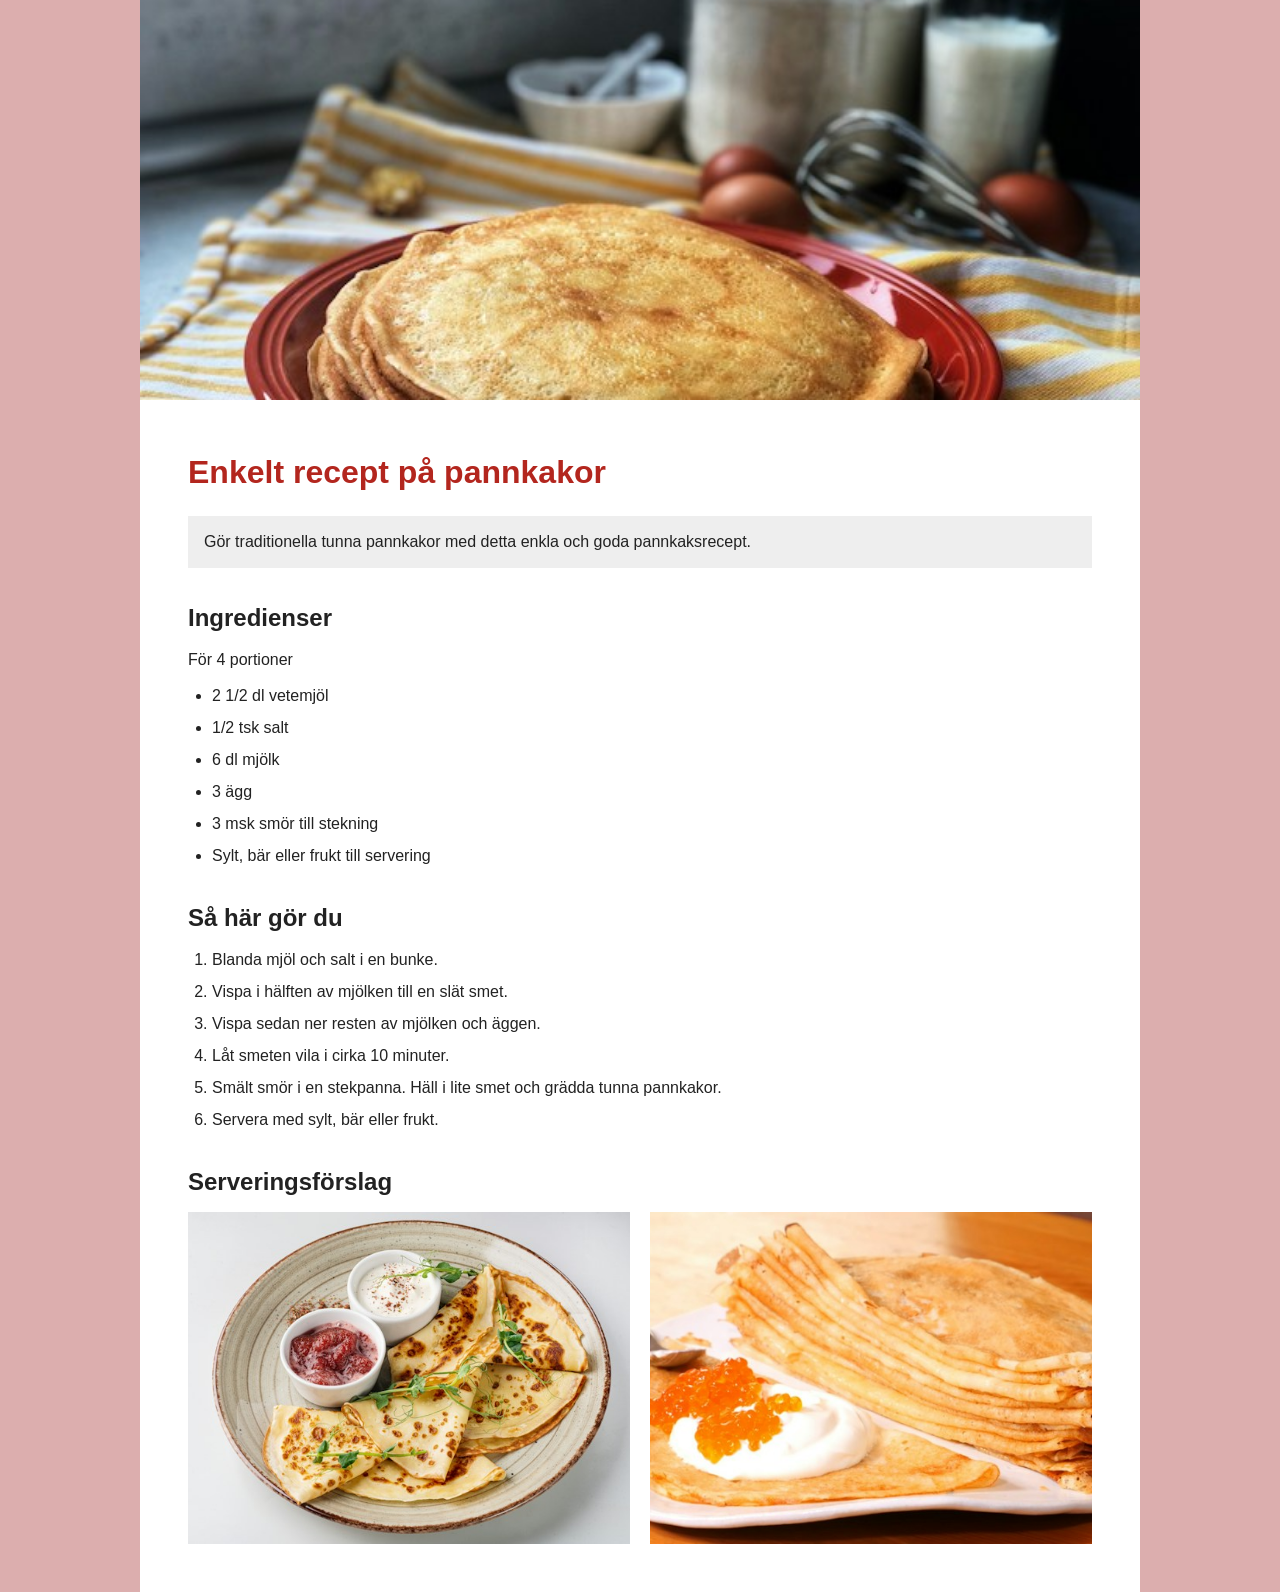
==== index.html @ 926363b7 "Initial commit - Pannkakor website" ====
<!DOCTYPE html>
<html lang="sv">
<head>
  <meta charset="UTF-8">
  <meta name="viewport" content="width=device-width, initial-scale=1.0">
  <title>Enkelt recept på pannkakor</title>
  <link rel="stylesheet" href="style.css">
</head>

<body>
  <main class="page">

    <!-- Header med responsiv hero-bild -->
    <header>

      <!-- picture väljer bild beroende på skärmbredd.
           source används för mobil och img är standardbilden. -->
      <picture>
        <source
          media="(max-width: 600px)"
          srcset="images/hero-liten-pannkakor.jpg"
        >
        <img
          class="hero-image"
          src="images/hero-pannkakor.jpg"
          alt="En hög med gyllene pannkakor på en röd tallrik"
        >
      </picture>

    </header>

    <!-- Allt textinnehåll ligger i samma container -->
    <div class="content">

      <!-- Rubrik och introduktion -->
      <h1>Enkelt recept på pannkakor</h1>

      <p class="intro">
        Gör traditionella tunna pannkakor med detta enkla
        och goda pannkaksrecept.
      </p>

      <!-- Ingredienser -->
      <section>
        <h2>Ingredienser</h2>
        <p>För 4 portioner</p>

        <ul>
          <li>2 1/2 dl vetemjöl</li>
          <li>1/2 tsk salt</li>
          <li>6 dl mjölk</li>
          <li>3 ägg</li>
          <li>3 msk smör till stekning</li>
          <li>Sylt, bär eller frukt till servering</li>
        </ul>
      </section>

      <!-- Tillagning -->
      <section>
        <h2>Så här gör du</h2>

        <ol>
          <li>Blanda mjöl och salt i en bunke.</li>
          <li>Vispa i hälften av mjölken till en slät smet.</li>
          <li>Vispa sedan ner resten av mjölken och äggen.</li>
          <li>Låt smeten vila i cirka 10 minuter.</li>
          <li>
            Smält smör i en stekpanna. Häll i lite smet
            och grädda tunna pannkakor.
          </li>
          <li>Servera med sylt, bär eller frukt.</li>
        </ol>
      </section>

      <!-- Serveringsförslag -->
      <section>
        <h2>Serveringsförslag</h2>

        <div class="image-gallery">
          <img
            src="images/upplagg-pannkakor1.jpg"
            alt="Vikta pannkakor på en tallrik med två skålar sås och färska örter"
            loading="lazy"
          >
          <img
            src="images/upplagg-pannkakor2.jpg"
            alt="Tunna pannkakor staplade på ett fat, serverade med gräddfil och rom"
            loading="lazy"
          >
        </div>
      </section>

    </div>
  </main>
</body>
</html>
---- style.css ----
/* ========================================
   CSS-variabler
   ======================================== */

/* Gemensamma färger, typsnitt, textstorlekar
   och avstånd etc samlas här för att enkelt
   kunna ändras på ett och samma ställe.

   Clamp() används för att anpassa storlekar efter
   skärmbredden inom ett angivet min- och maxvärde. */

:root {
  /* Färger */
  --background: #dcaeae;
  --text-color: #222;
  --heading-color: #b3261e;
  --intro-background: #eeeeee;
  --white: #fff;

  /* Typsnitt */
  --font-family: Arial, Helvetica, sans-serif;

  /* Textstorlekar */
  --font-size-base: 1rem;
  --font-size-h1: clamp(1.5rem, 2.5vw, 2rem);
  --font-size-h2: clamp(1.25rem, 2vw, 1.5rem);

  /* Radavstånd */
  --line-height: 1.5;

  /* Mellanrum */
  --space-xs: 0.5rem;
  --space-sm: 0.75rem;
  --space-md: 1rem;
  --space-lg: 1.25rem;
  --space-xl: 1.5rem;
  --space-2xl: 2rem;

  /* Layout */
  --page-max-width: 62.5rem;
  --content-padding: clamp(1.5rem, 4vw, 3rem);
  --gallery-gap: 1.25rem;
}


/* ========================================
   Grundinställningar
   ======================================== */

* {
  box-sizing: border-box;
}

html {
  font-size: 100%;
}

body {
  margin: 0;
  background-color: var(--background);
  color: var(--text-color);
  font-family: var(--font-family);
  font-size: var(--font-size-base);
  line-height: var(--line-height);
}


/* ========================================
   Sidans layout
   ======================================== */

.page {
  width: 100%;
  max-width: var(--page-max-width); /* Max-width begränsar sidan */
  margin-inline: auto; /* Auto centrerar sidan horisontellt när utrymme finns. */
  background-color: var(--white);
}


/* ========================================
   Hero-bild
   ======================================== */

.hero-image {
  display: block; /* Tar bort det lilla mellanrummet under bilden. */
  width: 100%;
  height: 25rem;
  object-fit: cover; /* Beskär bild vid behov utan att förvränga den. */
}


/* ========================================
   Innehåll
   ======================================== */

.content {
  padding: var(--content-padding);
}


/* ========================================
   Rubriker
   ======================================== */

h1 {
  margin: 0 0 var(--space-lg);
  color: var(--heading-color);
  font-size: var(--font-size-h1);
}

h2 {
  margin: var(--space-2xl) 0 var(--space-sm);
  font-size: var(--font-size-h2);
}


/* ========================================
   Text och intro
   ======================================== */

p {
  margin: 0 0 var(--space-sm);
}

.intro {
  padding: 0.875rem var(--space-md);
  background-color: var(--intro-background);
}


/* ========================================
   Listor
   ======================================== */

ul,
ol {
  margin: var(--space-sm) 0 var(--space-xl);
  padding-left: var(--space-xl); /* Ger plats åt punkter och siffror. */
}

li {
  margin-bottom: var(--space-xs);
}


/* ========================================
   Bildgalleri med CSS Grid
   ======================================== */

.image-gallery {
  display: grid;
  grid-template-columns: 1fr 1fr; /* Skapar två lika stora kolumner. */
  gap: var(--gallery-gap);
}

.image-gallery img {
  display: block;
  width: 100%;
  aspect-ratio: 4 / 3; /* Ger samma proportioner på båda bilderna. */
  object-fit: cover;
}


/* ========================================
   Mobil layout
   ======================================== */

/* Reglerna gäller när viewporten är 37.5rem bred eller mindre. */
@media (max-width: 37.5rem) {

  :root {
    --gallery-gap: 1rem;
  }

  /* Hero-bilden får lägre höjd på mobil. */
  .hero-image {
    height: 16.25rem;
  }

  /* Mindre padding för att ge mer plats för text på mindre skärmar. */
  .content {
    padding: var(--space-xl) var(--space-md) 2.5rem;
  }

  /* Bildgalleriet ändras från två kolumner till en. */
  .image-gallery {
    grid-template-columns: 1fr;
  }
}
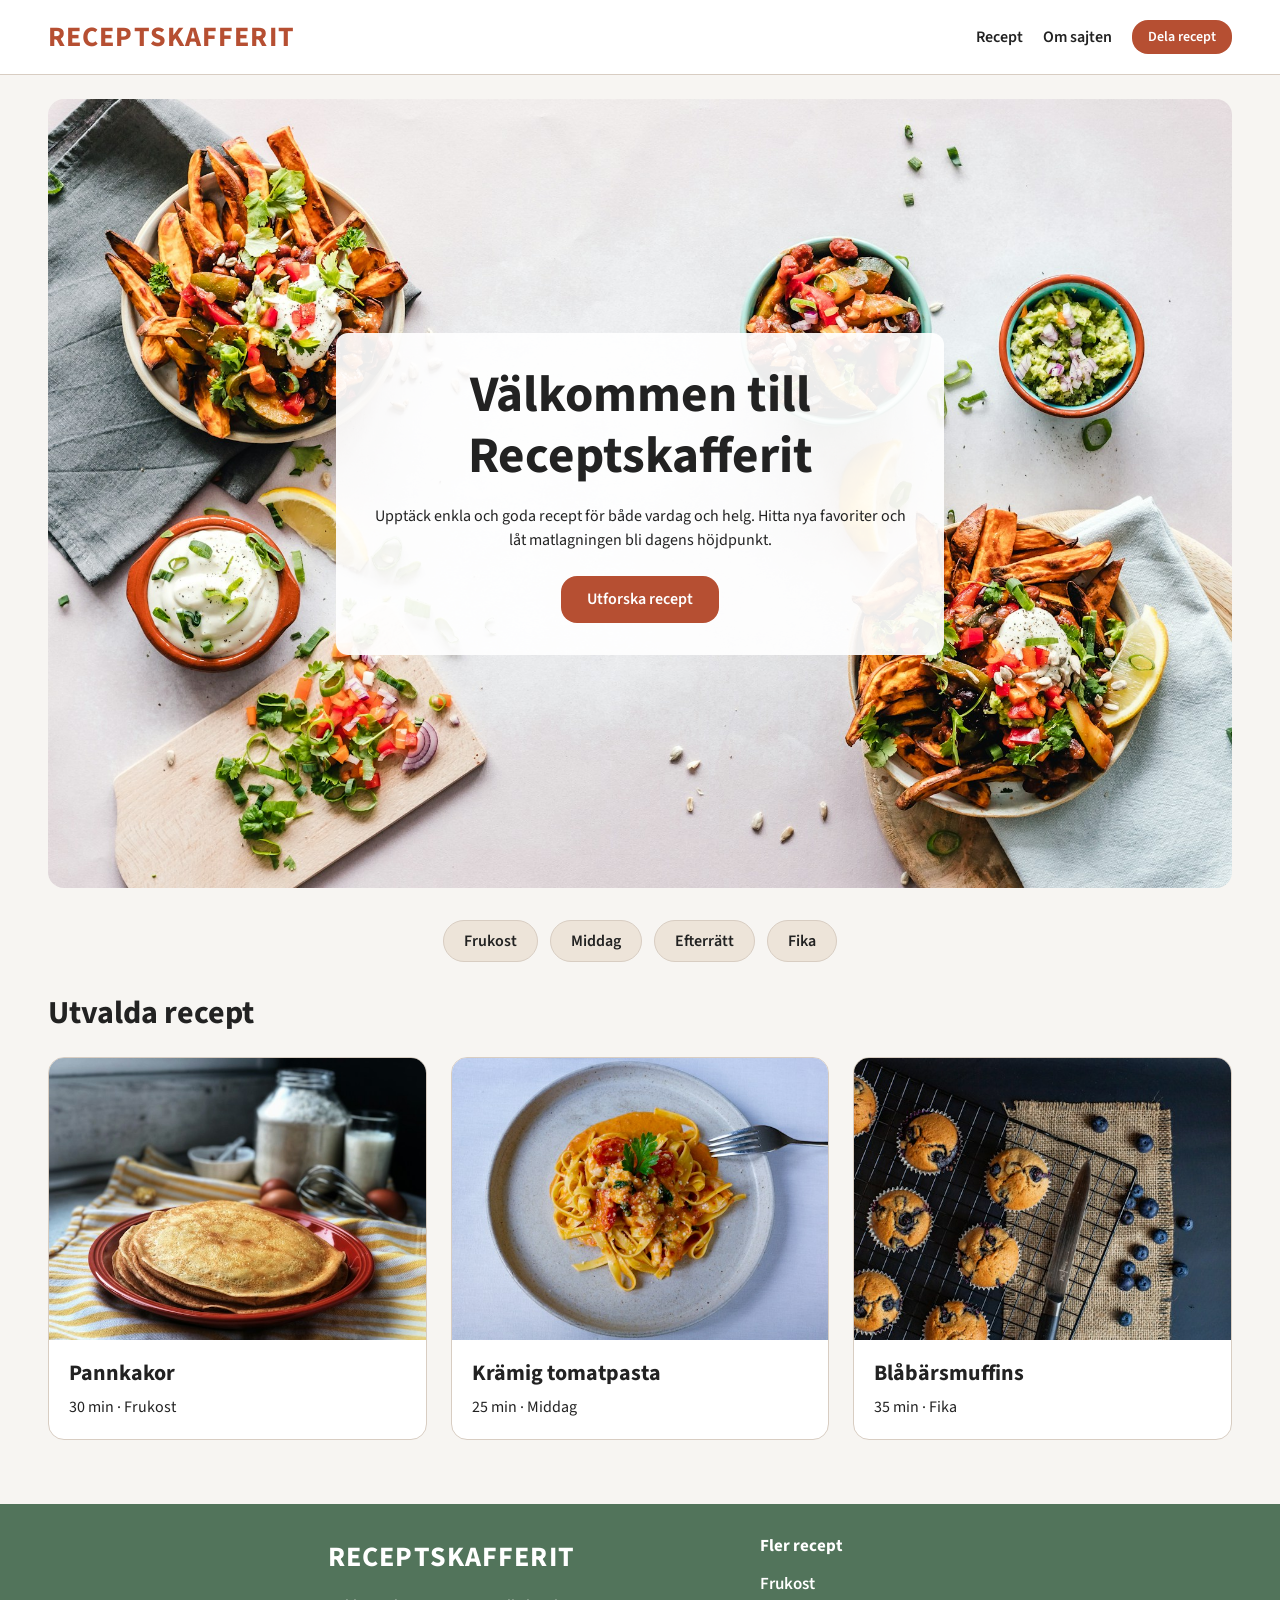
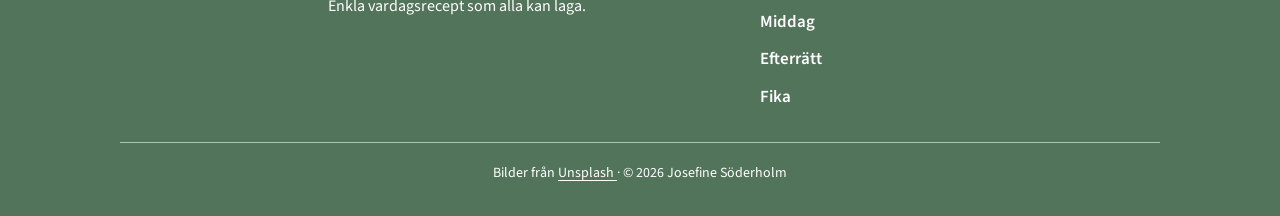
==== commit e528e5ab: "Add complete start, pancakes and share-recipe sites" ====
--- a/index.html
+++ b/index.html
@@ -3,94 +3,262 @@
 <head>
   <meta charset="UTF-8">
   <meta name="viewport" content="width=device-width, initial-scale=1.0">
-  <title>Enkelt recept på pannkakor</title>
+  <meta name="description" content="Upptäck enkla och goda recept för vardag och helg hos Receptskafferit.">
+  <title>Receptskafferit – Enkla recept för alla tillfällen</title>
+
+  <!-- Load Source Sans 3 from Google Fonts. -->
+  <link rel="preconnect" href="https://fonts.googleapis.com">
+  <link rel="preconnect" href="https://fonts.gstatic.com" crossorigin>
+  <link
+    href="https://fonts.googleapis.com/css2?family=Source+Sans+3:wght@400;600;700&display=swap"
+    rel="stylesheet"
+  >
+
   <link rel="stylesheet" href="style.css">
 </head>
 
 <body>
-  <main class="page">
-
-    <!-- Header med responsiv hero-bild -->
-    <header>
-
-      <!-- picture väljer bild beroende på skärmbredd.
-           source används för mobil och img är standardbilden. -->
-      <picture>
-        <source
-          media="(max-width: 600px)"
-          srcset="images/hero-liten-pannkakor.jpg"
+
+  <!-- Allows keyboard users to skip the navigation. -->
+  <a class="skip-link" href="#main-content">
+    Hoppa till huvudinnehållet
+  </a>
+
+  <!-- Shared site header. -->
+  <header class="site-header">
+    <div class="container header-layout">
+
+      <a
+        class="site-logo"
+        href="index.html"
+        aria-label="Receptskafferit, till startsidan"
+      >
+        RECEPTSKAFFERIT
+      </a>
+
+      <!-- Desktop navigation. -->
+      <nav class="main-nav" aria-label="Huvudnavigering">
+        <ul class="nav-list" role="list">
+          <li>
+            <a href="pancakes.html">Recept</a>
+          </li>
+          <li>
+            <a href="index.html#recipes">Om sajten</a>
+          </li>
+          <li>
+            <a class="button button--small" href="share-recipe.html">
+              Dela recept
+            </a>
+          </li>
+        </ul>
+      </nav>
+
+      <!-- Mobile navigation using native HTML details and summary. -->
+      <nav class="mobile-nav" aria-label="Mobilnavigering">
+        <details class="mobile-menu">
+
+          <summary aria-label="Öppna eller stäng menyn">
+            <span class="hamburger-icon" aria-hidden="true">
+              <span></span>
+              <span></span>
+              <span></span>
+            </span>
+          </summary>
+
+          <ul class="mobile-menu__list" role="list">
+            <li>
+              <a href="pancakes.html">Recept</a>
+            </li>
+            <li>
+              <a href="index.html#recipes">Om sajten</a>
+            </li>
+            <li>
+              <a class="button button--small" href="share-recipe.html">
+                Dela recept
+              </a>
+            </li>
+          </ul>
+
+        </details>
+      </nav>
+
+    </div>
+  </header>
+
+  <main id="main-content" tabindex="-1">
+
+    <section
+      class="home-hero container"
+      aria-labelledby="welcome-title"
+    >
+
+      <img
+        class="home-hero__image"
+        src="images/home-hero.jpg"
+        alt="Flera färgglada maträtter med grönsaker på ett ljust bord"
+        fetchpriority="high"
+      >
+
+      <div class="home-hero__content">
+
+        <h1 id="welcome-title">
+          Välkommen till Receptskafferit
+        </h1>
+
+        <p>
+          Upptäck enkla och goda recept för både vardag och helg.
+          Hitta nya favoriter och låt matlagningen bli dagens höjdpunkt.
+        </p>
+
+        <a class="button" href="#recipes">
+          Utforska recept
+        </a>
+
+      </div>
+
+    </section>
+
+    <!-- Recipe categories. -->
+    <section
+      class="container home-categories"
+      aria-label="Receptkategorier"
+    >
+
+      <!-- Placeholder links for future category pages. -->
+      <ul class="category-list" role="list">
+        <li>
+          <a class="category-tag" href="#">Frukost</a>
+        </li>
+        <li>
+          <a class="category-tag" href="#">Middag</a>
+        </li>
+        <li>
+          <a class="category-tag" href="#">Efterrätt</a>
+        </li>
+        <li>
+          <a class="category-tag" href="#">Fika</a>
+        </li>
+      </ul>
+
+    </section>
+
+    <section
+      class="container home-recipes"
+      id="recipes"
+      aria-labelledby="recipes-title"
+    >
+
+      <h2 id="recipes-title">Utvalda recept</h2>
+
+      <div class="recipe-grid">
+
+        <!-- Pancake recipe card. -->
+        <article class="recipe-card">
+          <a class="recipe-card__link" href="pancakes.html">
+
+            <img
+              src="images/pancakes.jpg"
+              alt="En hög med gyllene pannkakor på en röd tallrik"
+              loading="lazy"
+            >
+
+            <div class="recipe-card__content">
+              <h3>Pannkakor</h3>
+              <p>30 min · Frukost</p>
+            </div>
+
+          </a>
+        </article>
+
+        <!-- Tomato pasta recipe card. -->
+        <article class="recipe-card">
+
+          <a class="recipe-card__link" href="pancakes.html">
+
+            <img
+              src="images/tomato-pasta.jpg"
+              alt="Tagliatelle med tomatsås och färska örter på en grå tallrik"
+              loading="lazy"
+            >
+
+            <div class="recipe-card__content">
+              <h3>Krämig tomatpasta</h3>
+              <p>25 min · Middag</p>
+            </div>
+
+          </a>
+        </article>
+
+        <!-- Blueberry muffin recipe card. -->
+        <article class="recipe-card">
+
+          <a class="recipe-card__link" href="pancakes.html">
+
+            <img
+              src="images/blueberry-muffins.jpg"
+              alt="Nygräddade blåbärsmuffins på ett galler med färska blåbär"
+              loading="lazy"
+            >
+
+            <div class="recipe-card__content">
+              <h3>Blåbärsmuffins</h3>
+              <p>35 min · Fika</p>
+            </div>
+
+          </a>
+        </article>
+
+      </div>
+
+    </section>
+
+  </main>
+
+  <!-- Shared footer. -->
+  <footer class="site-footer">
+
+    <div class="container footer-layout">
+
+      <div class="footer-about">
+
+        <a class="site-logo site-logo--footer" href="index.html">
+          RECEPTSKAFFERIT
+        </a>
+
+        <p>Enkla vardagsrecept som alla kan laga.</p>
+
+      </div>
+
+      <!-- Footer navigation. -->
+      <nav class="footer-nav" aria-label="Receptkategorier i sidfoten">
+
+        <h2>Fler recept</h2>
+
+        <ul role="list">
+          <li><a href="#">Frukost</a></li>
+          <li><a href="#">Middag</a></li>
+          <li><a href="#">Efterrätt</a></li>
+          <li><a href="#">Fika</a></li>
+        </ul>
+
+      </nav>
+
+      <!-- Image credits and copyright. -->
+      <p class="footer-credit">
+        Bilder från
+        <a
+          href="https://unsplash.com/"
+          target="_blank"
+          rel="noopener noreferrer"
         >
-        <img
-          class="hero-image"
-          src="images/hero-pannkakor.jpg"
-          alt="En hög med gyllene pannkakor på en röd tallrik"
-        >
-      </picture>
-
-    </header>
-
-    <!-- Allt textinnehåll ligger i samma container -->
-    <div class="content">
-
-      <!-- Rubrik och introduktion -->
-      <h1>Enkelt recept på pannkakor</h1>
-
-      <p class="intro">
-        Gör traditionella tunna pannkakor med detta enkla
-        och goda pannkaksrecept.
+          Unsplash
+        </a>
+        · © 2026 Josefine Söderholm
       </p>
 
-      <!-- Ingredienser -->
-      <section>
-        <h2>Ingredienser</h2>
-        <p>För 4 portioner</p>
-
-        <ul>
-          <li>2 1/2 dl vetemjöl</li>
-          <li>1/2 tsk salt</li>
-          <li>6 dl mjölk</li>
-          <li>3 ägg</li>
-          <li>3 msk smör till stekning</li>
-          <li>Sylt, bär eller frukt till servering</li>
-        </ul>
-      </section>
-
-      <!-- Tillagning -->
-      <section>
-        <h2>Så här gör du</h2>
-
-        <ol>
-          <li>Blanda mjöl och salt i en bunke.</li>
-          <li>Vispa i hälften av mjölken till en slät smet.</li>
-          <li>Vispa sedan ner resten av mjölken och äggen.</li>
-          <li>Låt smeten vila i cirka 10 minuter.</li>
-          <li>
-            Smält smör i en stekpanna. Häll i lite smet
-            och grädda tunna pannkakor.
-          </li>
-          <li>Servera med sylt, bär eller frukt.</li>
-        </ol>
-      </section>
-
-      <!-- Serveringsförslag -->
-      <section>
-        <h2>Serveringsförslag</h2>
-
-        <div class="image-gallery">
-          <img
-            src="images/upplagg-pannkakor1.jpg"
-            alt="Vikta pannkakor på en tallrik med två skålar sås och färska örter"
-            loading="lazy"
-          >
-          <img
-            src="images/upplagg-pannkakor2.jpg"
-            alt="Tunna pannkakor staplade på ett fat, serverade med gräddfil och rom"
-            loading="lazy"
-          >
-        </div>
-      </section>
-
     </div>
-  </main>
+
+  </footer>
+
 </body>
 </html>
--- a/style.css
+++ b/style.css
@@ -1,189 +1,1200 @@
-/* ========================================
-   CSS-variabler
-   ======================================== */
-
-/* Gemensamma färger, typsnitt, textstorlekar
-   och avstånd etc samlas här för att enkelt
-   kunna ändras på ett och samma ställe.
-
-   Clamp() används för att anpassa storlekar efter
-   skärmbredden inom ett angivet min- och maxvärde. */
+/* ============================================================================
+   CSS VARIABLES
+   ============================================================================ */
+
+/* Shared design tokens for colors, typography, spacing and layout. */
 
 :root {
-  /* Färger */
-  --background: #dcaeae;
-  --text-color: #222;
-  --heading-color: #b3261e;
-  --intro-background: #eeeeee;
-  --white: #fff;
-
-  /* Typsnitt */
-  --font-family: Arial, Helvetica, sans-serif;
-
-  /* Textstorlekar */
+  /* Colors */
+  --color-page-bg: #F7F5F2;
+  --color-surface: #FFFFFF;
+  --color-surface-muted: #EDE4D9;
+  --color-text: #222;
+  --color-heading: #222;
+  --color-accent: #B64F32;
+  --color-accent-hover: #923B24;
+  --color-accent-secondary: #52745B;
+  --color-border: #D8CDC2;
+  --color-focus: #923B24;
+  --color-error: #B3261E;
+  --color-white: #FFFFFF;
+  --color-black: #000000;
+
+  /* Footer */
+  --color-footer-bg: var(--color-accent-secondary);
+  --color-footer-text: var(--color-white);
+  --color-footer-border: #B1C5B4;
+
+  /* Effects */
+  --color-hero-overlay: rgb(255 255 255 / 92%);
+  --color-card-shadow: rgb(0 0 0 / 10%);
+
+  /* Typography */
+  --font-family: "Source Sans 3", Arial, sans-serif;
   --font-size-base: 1rem;
-  --font-size-h1: clamp(1.5rem, 2.5vw, 2rem);
-  --font-size-h2: clamp(1.25rem, 2vw, 1.5rem);
-
-  /* Radavstånd */
+  --font-size-small: 0.875rem;
+  --font-size-body: 1rem;
+  --font-size-footer-link: 1.0625rem;
+  --font-size-h1: clamp(2rem, 4vw, 3.25rem);
+  --font-size-h2: clamp(1.5rem, 2.5vw, 2rem);
+  --font-size-h3: clamp(1.125rem, 2vw, 1.375rem);
   --line-height: 1.5;
-
-  /* Mellanrum */
+  --line-height-heading: 1.2;
+
+  /* Spacing */
   --space-xs: 0.5rem;
   --space-sm: 0.75rem;
   --space-md: 1rem;
   --space-lg: 1.25rem;
   --space-xl: 1.5rem;
   --space-2xl: 2rem;
+  --space-3xl: 3rem;
+  --space-4xl: 4rem;
 
   /* Layout */
-  --page-max-width: 62.5rem;
-  --content-padding: clamp(1.5rem, 4vw, 3rem);
-  --gallery-gap: 1.25rem;
-}
-
-
-/* ========================================
-   Grundinställningar
-   ======================================== */
-
+  --page-max-width: 75rem;
+  --footer-max-width: 65rem;
+  --content-padding: clamp(1rem, 4vw, 3rem);
+  --section-spacing: clamp(2.5rem, 5vw, 4rem);
+  --grid-gap: var(--space-xl);
+
+  /* Border radius */
+  --radius-sm: 0.375rem;
+  --radius-md: 0.75rem;
+  --radius-lg: 1rem;
+  --radius-pill: 100vw;
+
+  /* Buttons */
+  --button-bg: var(--color-accent);
+  --button-bg-hover: var(--color-accent-hover);
+  --button-text: var(--color-white);
+  --button-padding-block: 0.75em;
+  --button-padding-inline: 1.5em;
+  --button-radius: var(--radius-lg);
+}
+
+
+/* ============================================================================
+   RESET
+   ============================================================================ */
+
+/* makes sizing simpler */
+*,
+*::before,
+*::after {
+    box-sizing: border-box;
+}
+
+/* remove default spacing */
 * {
-  box-sizing: border-box;
-}
+    margin: 0;
+    padding: 0;
+
+    /* force styling of type through styling, rather than elements */
+    font: inherit;
+}
+
+/* responsive images/videos */
+img,
+picture,
+svg,
+video {
+    display: block;
+    max-width: 100%;
+    object-fit: cover;
+}
+
+/* don't leave one single word hanging in paragraphs */
+p {
+    text-wrap: pretty;
+}
+
+/* make the rows more balanced so the headings looks nicer */
+h1,
+h2,
+h3,
+h4,
+h5,
+h6 {
+    text-wrap: balance;
+}
+
+/* Remove list styles on ul, ol elements with a list role */
+ul[role='list'],
+ol[role='list'] {
+    list-style: none;
+}
+
+
+/* ============================================================================
+   BASE STYLES
+   ============================================================================ */
 
 html {
   font-size: 100%;
+  scroll-behavior: smooth;
 }
 
 body {
-  margin: 0;
-  background-color: var(--background);
-  color: var(--text-color);
+  min-height: 100vh;
+  background-color: var(--color-page-bg);
+  color: var(--color-text);
   font-family: var(--font-family);
   font-size: var(--font-size-base);
   line-height: var(--line-height);
 }
 
-
-/* ========================================
-   Sidans layout
-   ======================================== */
-
-.page {
+/* Restore heading styles removed by the reset: */
+
+h1,
+h2,
+h3 {
+  color: var(--color-heading);
+  font-weight: 700;
+  line-height: var(--line-height-heading);
+}
+
+h1 {
+  font-size: var(--font-size-h1);
+}
+
+h2 {
+  font-size: var(--font-size-h2);
+}
+
+h3 {
+  font-size: var(--font-size-h3);
+}
+
+a {
+  color: inherit;
+  text-decoration: none;
+}
+
+/* Shared keyboard focus styles. */
+
+a:focus-visible,
+button:focus-visible,
+summary:focus-visible {
+  outline: 0.1875rem solid var(--color-focus);
+  outline-offset: 0.25rem;
+}
+
+main:focus {
+  outline: none;
+}
+
+
+/* ============================================================================
+   SHARED LAYOUT
+   ============================================================================ */
+
+.container {
+  width: min(
+    calc(100% - 2 * var(--content-padding)),
+    var(--page-max-width)
+  );
+  margin-inline: auto;
+}
+
+
+/* ============================================================================
+   SKIP LINK
+   ============================================================================ */
+
+.skip-link {
+  position: absolute;
+  inset-block-start: -10rem;
+  inset-inline-start: var(--space-md);
+  z-index: 1000;
+
+  padding-block: 0.75em;
+  padding-inline: 1.5em;
+
+  background-color: var(--color-white);
+  color: var(--color-black);
+  font-weight: 700;
+
+  border: 0.125rem solid var(--color-black);
+  border-radius: var(--radius-sm);
+
+  &:focus {
+    inset-block-start: var(--space-md);
+  }
+}
+
+
+/* ============================================================================
+   SHARED BUTTONS
+   ============================================================================ */
+
+.button {
+  display: inline-flex;
+  align-items: center;
+  justify-content: center;
+
+  padding-block: var(--button-padding-block);
+  padding-inline: var(--button-padding-inline);
+
+  background-color: var(--button-bg);
+  color: var(--button-text);
+  font-weight: 600;
+  line-height: 1.2;
+  text-align: center;
+
+  border: 0.125rem solid transparent;
+  border-radius: var(--button-radius);
+
+  cursor: pointer;
+  transition: background-color 0.2s ease;
+
+  &:hover {
+    background-color: var(--button-bg-hover);
+  }
+}
+
+.button--small {
+  padding-block: 0.5em;
+  padding-inline: 1em;
+  font-size: var(--font-size-small);
+}
+
+
+/* ============================================================================
+   SITE HEADER & DESKTOP NAVIGATION
+   ============================================================================ */
+
+.site-header {
+  position: relative;
+  z-index: 10;
+  background-color: var(--color-surface);
+  border-block-end: 0.0625rem solid var(--color-border);
+}
+
+.header-layout {
+  display: flex;
+  align-items: center;
+  justify-content: space-between;
+  flex-wrap: wrap;
+  gap: var(--space-lg);
+  padding-block: var(--space-md);
+}
+
+.site-logo {
+  color: var(--color-accent);
+  font-size: clamp(1.25rem, 2.5vw, 1.75rem);
+  font-weight: 700;
+  letter-spacing: 0.04em;
+  text-transform: uppercase;
+
+  &:hover {
+    color: var(--color-accent-hover);
+  }
+}
+
+.nav-list {
+  display: flex;
+  align-items: center;
+  flex-wrap: wrap;
+  gap: var(--space-lg);
+}
+
+.main-nav {
+  a:not(.button) {
+    display: inline-block;
+    padding-block: 0.5em;
+    font-weight: 600;
+
+    &:hover {
+      color: var(--color-accent);
+    }
+  }
+
+  a[aria-current="page"]:not(.button) {
+    color: var(--color-accent);
+    text-decoration: underline;
+    text-underline-offset: 0.3em;
+  }
+}
+
+
+/* ============================================================================
+   MOBILE NAVIGATION
+   ============================================================================ */
+
+/* Hidden on larger screens. */
+
+.mobile-nav {
+  display: none;
+}
+
+/* Native details and summary provide the toggle without JavaScript. */
+
+.mobile-menu {
+  position: relative;
+}
+
+.mobile-menu summary {
+  display: flex;
+  align-items: center;
+  justify-content: center;
+
+  inline-size: 2.75rem;
+  block-size: 2.75rem;
+
+  border: 0.0625rem solid var(--color-border);
+  border-radius: var(--radius-md);
+  cursor: pointer;
+
+  /* Hide the browser's default disclosure marker. */
+  list-style: none;
+
+  &::-webkit-details-marker {
+    display: none;
+  }
+
+  &:hover {
+    background-color: var(--color-surface-muted);
+  }
+}
+
+/* Three horizontal lines form the hamburger icon. */
+
+.hamburger-icon {
+  display: flex;
+  flex-direction: column;
+  gap: 0.3rem;
+}
+
+.hamburger-icon span {
+  display: block;
+  inline-size: 1.3rem;
+  block-size: 0.125rem;
+  background-color: var(--color-text);
+  border-radius: var(--radius-pill);
+}
+
+/* The dropdown menu opens below the button. */
+
+.mobile-menu__list {
+  position: absolute;
+  inset-block-start: calc(100% + var(--space-xs));
+  inset-inline-end: 0;
+
+  display: flex;
+  flex-direction: column;
+  align-items: stretch;
+  gap: var(--space-sm);
+
+  min-inline-size: min(16rem, 85vw);
+  padding: var(--space-md);
+
+  background-color: var(--color-surface);
+  border: 0.0625rem solid var(--color-border);
+  border-radius: var(--radius-md);
+
+  box-shadow: 0 0.5rem 1.5rem var(--color-card-shadow);
+}
+
+.mobile-menu__list a:not(.button) {
+  display: block;
+  padding: var(--space-xs);
+  font-weight: 600;
+
+  &:hover {
+    color: var(--color-accent);
+  }
+}
+
+.mobile-menu__list .button {
+  inline-size: 100%;
+}
+
+.mobile-menu__list a[aria-current="page"] {
+  color: var(--color-accent);
+  text-decoration: underline;
+  text-underline-offset: 0.25em;
+}
+
+
+/* ============================================================================
+   HOME PAGE - HERO
+   ============================================================================ */
+
+/* Grid stacking places the image and text in the same grid cell. */
+
+.home-hero {
+  display: grid;
+  align-items: center;
+
+  margin-block-start: var(--space-xl);
+
+  min-height: clamp(20rem, 45vw, 32rem);
+  border-radius: var(--radius-lg);
+  overflow: hidden;
+}
+
+.home-hero__image,
+.home-hero__content {
+  grid-area: 1 / 1;
+}
+
+.home-hero__image {
   width: 100%;
-  max-width: var(--page-max-width); /* Max-width begränsar sidan */
-  margin-inline: auto; /* Auto centrerar sidan horisontellt när utrymme finns. */
-  background-color: var(--white);
-}
-
-
-/* ========================================
-   Hero-bild
-   ======================================== */
-
-.hero-image {
-  display: block; /* Tar bort det lilla mellanrummet under bilden. */
+  height: 100%;
+  min-height: 20rem;
+}
+
+.home-hero__content {
+  z-index: 1;
+  justify-self: center;
+
+  width: min(90%, 38rem);
+  padding: clamp(1rem, 3vw, 2rem);
+
+  background-color: var(--color-hero-overlay);
+  border-radius: var(--radius-md);
+  text-align: center;
+
+  h1 {
+    margin-block-end: var(--space-md);
+  }
+
+  p {
+    margin-block-end: var(--space-xl);
+  }
+}
+
+
+/* ============================================================================
+   HOME PAGE - CATEGORIES
+   ============================================================================ */
+
+.home-categories {
+  padding-block: var(--space-2xl);
+}
+
+.category-list {
+  display: flex;
+  align-items: center;
+  justify-content: center;
+  flex-wrap: wrap;
+  gap: var(--space-sm);
+}
+
+/* Supports both links and non-submitting buttons. */
+
+.category-tag {
+  display: inline-block;
+
+  padding-block: 0.5em;
+  padding-inline: 1.25em;
+
+  background-color: var(--color-surface-muted);
+  color: var(--color-text);
+  font-weight: 600;
+
+  border: 0.0625rem solid var(--color-border);
+  border-radius: var(--radius-pill);
+
+  cursor: pointer;
+
+  transition:
+    background-color 0.2s ease,
+    color 0.2s ease;
+
+  &:hover {
+    background-color: var(--color-accent-secondary);
+    color: var(--color-white);
+  }
+}
+
+
+/* ============================================================================
+   HOME PAGE - RECIPE CARDS
+   ============================================================================ */
+
+.home-recipes {
+  padding-block-end: var(--section-spacing);
+
+  h2 {
+    margin-block-end: var(--space-xl);
+  }
+}
+
+/* auto-fit and minmax create responsive card columns. */
+
+.recipe-grid {
+  display: grid;
+  grid-template-columns:
+    repeat(auto-fit, minmax(min(100%, 16rem), 1fr));
+  gap: var(--grid-gap);
+}
+
+.recipe-card {
+  min-width: 0;
+  background-color: var(--color-surface);
+
+  border: 0.0625rem solid var(--color-border);
+  border-radius: var(--radius-lg);
+  overflow: hidden;
+
+  transition:
+    transform 0.2s ease,
+    box-shadow 0.2s ease;
+
+  &:hover {
+    transform: translateY(-0.25rem);
+    box-shadow: 0 0.5rem 1.5rem var(--color-card-shadow);
+  }
+
+  /* Show the rounded focus ring only for focus-visible links. */
+  &:has(.recipe-card__link:focus-visible) {
+    box-shadow: 0 0 0 0.1875rem var(--color-focus);
+  }
+}
+
+.recipe-card__link {
+  display: block;
+  height: 100%;
+
+  /* The parent card handles the visible keyboard focus ring. */
+  &:focus-visible {
+    outline: none;
+  }
+}
+
+.recipe-card img {
   width: 100%;
-  height: 25rem;
-  object-fit: cover; /* Beskär bild vid behov utan att förvränga den. */
-}
-
-
-/* ========================================
-   Innehåll
-   ======================================== */
-
-.content {
-  padding: var(--content-padding);
-}
-
-
-/* ========================================
-   Rubriker
-   ======================================== */
-
-h1 {
-  margin: 0 0 var(--space-lg);
-  color: var(--heading-color);
-  font-size: var(--font-size-h1);
-}
-
-h2 {
-  margin: var(--space-2xl) 0 var(--space-sm);
-  font-size: var(--font-size-h2);
-}
-
-
-/* ========================================
-   Text och intro
-   ======================================== */
-
-p {
-  margin: 0 0 var(--space-sm);
+  aspect-ratio: 4 / 3;
+}
+
+.recipe-card__content {
+  padding: var(--space-lg);
+
+  h3 {
+    margin-block-end: var(--space-xs);
+  }
+
+  p {
+    font-size: var(--font-size-body);
+  }
+}
+
+
+/* ============================================================================
+   PANCAKE PAGE - MAIN LAYOUT
+   ============================================================================ */
+
+.recipe-main {
+  padding-block: var(--section-spacing);
+}
+
+.recipe-article {
+  display: grid;
+  gap: var(--space-3xl);
+}
+
+
+/* ============================================================================
+   PANCAKE PAGE - INTRODUCTION
+   ============================================================================ */
+
+/* Grid adapts the image and introduction automatically. */
+
+.recipe-intro-grid {
+  display: grid;
+  grid-template-columns:
+    repeat(auto-fit, minmax(min(100%, 25rem), 1fr));
+
+  align-items: center;
+  gap: var(--space-2xl);
+}
+
+.recipe-picture {
+  width: 100%;
+  height: 100%;
+  min-height: 18rem;
+  border-radius: var(--radius-lg);
+  overflow: hidden;
+}
+
+.recipe-hero-image {
+  width: 100%;
+  height: 100%;
+  aspect-ratio: 4 / 3;
+}
+
+.recipe-intro {
+  min-width: 0;
+
+  h1 {
+    margin-block-end: var(--space-lg);
+  }
 }
 
 .intro {
-  padding: 0.875rem var(--space-md);
-  background-color: var(--intro-background);
-}
-
-
-/* ========================================
-   Listor
-   ======================================== */
-
-ul,
-ol {
-  margin: var(--space-sm) 0 var(--space-xl);
-  padding-left: var(--space-xl); /* Ger plats åt punkter och siffror. */
-}
-
-li {
-  margin-bottom: var(--space-xs);
-}
-
-
-/* ========================================
-   Bildgalleri med CSS Grid
-   ======================================== */
+  margin-block-end: var(--space-xl);
+
+  padding-block: 0.875em;
+  padding-inline: 1em;
+
+  background-color: var(--color-surface-muted);
+  border-radius: var(--radius-sm);
+}
+
+
+/* ============================================================================
+   PANCAKE PAGE - RECIPE INFORMATION
+   ============================================================================ */
+
+/* Recipe facts are shown as three small cards. */
+
+.recipe-info {
+  display: grid;
+  grid-template-columns:
+    repeat(auto-fit, minmax(min(100%, 7rem), 1fr));
+  gap: var(--space-sm);
+}
+
+.recipe-info div {
+  display: flex;
+  flex-direction: column-reverse;
+  align-items: center;
+  justify-content: center;
+
+  gap: var(--space-xs);
+  min-width: 0;
+  padding: var(--space-md);
+
+  background-color: var(--color-surface-muted);
+  border: 0.0625rem solid var(--color-border);
+  border-radius: var(--radius-md);
+  text-align: center;
+}
+
+.recipe-info dt {
+  font-size: var(--font-size-small);
+  font-weight: 600;
+}
+
+.recipe-info dd {
+  font-size: 1.25rem;
+  font-weight: 700;
+  line-height: var(--line-height-heading);
+}
+
+
+/* ============================================================================
+   PANCAKE PAGE - INGREDIENTS & INSTRUCTIONS
+   ============================================================================ */
+
+/* Grid adapts between one and two columns. */
+
+.recipe-details-grid {
+  display: grid;
+  grid-template-columns:
+    repeat(auto-fit, minmax(min(100%, 22rem), 1fr));
+
+  align-items: start;
+  gap: var(--space-3xl);
+}
+
+.recipe-details-grid section {
+  min-width: 0;
+
+  h2 {
+    margin-block-end: var(--space-lg);
+  }
+
+  p {
+    margin-block-end: var(--space-md);
+  }
+}
+
+
+/* ============================================================================
+   PANCAKE PAGE - INGREDIENT CHECKBOXES
+   ============================================================================ */
+
+.ingredients {
+  display: grid;
+  gap: var(--space-sm);
+  list-style: none;
+
+  label {
+    display: flex;
+    align-items: baseline;
+    gap: var(--space-sm);
+    cursor: pointer;
+  }
+
+  input[type="checkbox"] {
+    flex: 0 0 auto;
+    align-self: center;
+
+    inline-size: 1.125rem;
+    block-size: 1.125rem;
+
+    accent-color: var(--color-accent);
+    cursor: pointer;
+
+    &:focus-visible {
+      outline: 0.1875rem solid var(--color-focus);
+      outline-offset: 0.1875rem;
+    }
+  }
+
+  /* Cross out the text when the checkbox is checked. */
+  li:has(input:checked) span {
+    text-decoration: line-through;
+    opacity: 0.7;
+  }
+}
+
+
+/* ============================================================================
+   PANCAKE PAGE - INSTRUCTIONS
+   ============================================================================ */
+
+.instructions {
+  padding-inline-start: var(--space-xl);
+}
+
+.instructions li {
+  padding-inline-start: var(--space-xs);
+  margin-block-end: var(--space-md);
+}
+
+.instructions li::marker {
+  color: var(--color-accent);
+  font-weight: 700;
+}
+
+
+/* ============================================================================
+   PANCAKE PAGE - SERVING SUGGESTIONS
+   ============================================================================ */
+
+.serving-section {
+  h2 {
+    margin-block-end: var(--space-xl);
+  }
+}
+
+/* Responsive serving cards match the homepage recipe cards. */
 
 .image-gallery {
   display: grid;
-  grid-template-columns: 1fr 1fr; /* Skapar två lika stora kolumner. */
-  gap: var(--gallery-gap);
+  grid-template-columns:
+    repeat(auto-fit, minmax(min(100%, 20rem), 1fr));
+  gap: var(--grid-gap);
+}
+
+.image-gallery figure {
+  min-width: 0;
+  background-color: var(--color-surface);
+
+  border: 0.0625rem solid var(--color-border);
+  border-radius: var(--radius-lg);
+  overflow: hidden;
 }
 
 .image-gallery img {
+  width: 100%;
+  aspect-ratio: 4 / 3;
+}
+
+.image-gallery figcaption {
+  padding: var(--space-lg);
+  background-color: var(--color-white);
+  color: var(--color-text);
+  font-size: var(--font-size-body);
+  line-height: var(--line-height);
+}
+
+
+/* ============================================================================
+   SHARED FOOTER
+   ============================================================================ */
+
+/* Flexbox is used throughout the footer. */
+
+.site-footer {
+  background-color: var(--color-footer-bg);
+  color: var(--color-footer-text);
+}
+
+.footer-layout {
+  display: flex;
+  flex-wrap: wrap;
+  justify-content: center;
+  align-items: flex-start;
+
+  column-gap: clamp(2rem, 8vw, 6rem);
+  row-gap: var(--space-2xl);
+
+  max-width: var(--footer-max-width);
+  padding-block: var(--space-2xl);
+}
+
+.footer-about {
+  flex: 0 1 21rem;
+}
+
+.site-logo--footer {
+  display: inline-block;
+  margin-block-end: var(--space-md);
+  color: var(--color-white);
+
+  &:hover {
+    color: var(--color-surface-muted);
+  }
+}
+
+.footer-about p {
+  max-width: 25rem;
+}
+
+.footer-nav {
+  display: flex;
+  flex: 0 1 12rem;
+  flex-direction: column;
+  align-items: flex-start;
+  gap: var(--space-md);
+
+  font-size: var(--font-size-footer-link);
+
+  h2 {
+    color: var(--color-white);
+    font-size: var(--font-size-footer-link);
+    font-weight: 700;
+  }
+
+  /* Flexbox stacks category items vertically. */
+  ul {
+    display: flex;
+    flex-direction: column;
+    gap: var(--space-sm);
+  }
+
+  /* Identical appearance for links and buttons. */
+  a,
+  button {
+    background: none;
+    color: inherit;
+    border: none;
+    font-weight: 600;
+    text-align: inherit;
+    cursor: pointer;
+
+    &:hover {
+      text-decoration: underline;
+      text-underline-offset: 0.25em;
+    }
+  }
+}
+
+.footer-credit {
+  flex-basis: 100%;
+  padding-block-start: var(--space-lg);
+
+  border-block-start:
+    0.0625rem solid var(--color-footer-border);
+
+  font-size: var(--font-size-small);
+  text-align: center;
+
+  a {
+    text-decoration: underline;
+    text-underline-offset: 0.2em;
+
+    &:hover {
+      color: var(--color-surface-muted);
+    }
+  }
+}
+
+.site-footer a:focus-visible,
+.site-footer button:focus-visible {
+  outline-color: var(--color-white);
+}
+
+
+/* ============================================================================
+   SHARE RECIPE PAGE
+   ============================================================================ */
+
+/* Center the form and reuse the site's existing colors. */
+
+.share-page {
+  padding-block: var(--section-spacing);
+}
+
+.share-content {
+  max-width: 42rem;
+  margin-inline: auto;
+
+  padding: clamp(1rem, 4vw, 2rem);
+  background-color: var(--color-surface);
+
+  border: 0.0625rem solid var(--color-border);
+  border-radius: var(--radius-lg);
+
+  h1 {
+    margin-block-end: var(--space-lg);
+  }
+
+  > p {
+    margin-block-end: var(--space-xl);
+  }
+}
+
+.form-required-note {
+  font-size: var(--font-size-small);
+}
+
+
+/* ============================================================================
+   SHARE RECIPE PAGE - FORM LAYOUT
+   ============================================================================ */
+
+/* Each fieldset is stacked in a single column. */
+
+.recipe-form {
+  display: grid;
+  gap: var(--space-xl);
+}
+
+/* Group related fields with fieldset and legend. */
+
+.form-section {
+  min-width: 0;
+  padding: var(--space-xl);
+
+  background-color: var(--color-surface);
+  border: 0.0625rem solid var(--color-border);
+  border-radius: var(--radius-md);
+}
+
+.form-section legend {
+  padding-inline: var(--space-xs);
+  color: var(--color-heading);
+  font-size: 1.25rem;
+  font-weight: 700;
+}
+
+/* Spacing between form fields inside each fieldset. */
+
+.form-field {
+  display: grid;
+  gap: var(--space-xs);
+  margin-block-end: var(--space-lg);
+}
+
+.form-field:last-child {
+  margin-block-end: 0;
+}
+
+.form-field label {
+  font-weight: 600;
+}
+
+/* Place time and servings beside each other when space allows. */
+
+.form-row {
+  display: grid;
+  grid-template-columns:
+    repeat(auto-fit, minmax(min(100%, 12rem), 1fr));
+  gap: var(--space-md);
+}
+
+.form-row .form-field {
+  margin-block-end: 0;
+}
+
+
+/* ============================================================================
+   SHARE RECIPE PAGE - FORM INPUTS
+   ============================================================================ */
+
+/* Consistent appearance for text fields, select and textareas. */
+
+.form-field input,
+.form-field select,
+.form-field textarea {
+  width: 100%;
+  min-width: 0;
+
+  padding: var(--space-sm) var(--space-md);
+
+  background-color: var(--color-white);
+  color: var(--color-text);
+  font-family: var(--font-family);
+  font-size: var(--font-size-body);
+  line-height: var(--line-height);
+
+  border: 0.0625rem solid var(--color-border);
+  border-radius: var(--radius-sm);
+}
+
+.form-field textarea {
+  resize: vertical;
+}
+
+.form-field input::placeholder,
+.form-field textarea::placeholder {
+  color: #666;
+  opacity: 1;
+}
+
+/* Clear focus indication when navigating with the keyboard. */
+
+.form-field input:focus-visible,
+.form-field select:focus-visible,
+.form-field textarea:focus-visible {
+  outline: 0.1875rem solid var(--color-focus);
+  outline-offset: 0.125rem;
+}
+
+
+/* ============================================================================
+   SHARE RECIPE PAGE - RADIO BUTTONS
+   ============================================================================ */
+
+/* Flexbox allows radio buttons to wrap on smaller screens. */
+
+.radio-group {
+  display: flex;
+  flex-wrap: wrap;
+  gap: var(--space-lg);
+}
+
+.radio-group label {
+  display: inline-flex;
+  align-items: center;
+  gap: var(--space-xs);
+  cursor: pointer;
+}
+
+.radio-group input[type="radio"] {
+  inline-size: 1.125rem;
+  block-size: 1.125rem;
+
+  accent-color: var(--color-accent);
+  cursor: pointer;
+
+  &:focus-visible {
+    outline: 0.1875rem solid var(--color-focus);
+    outline-offset: 0.1875rem;
+  }
+}
+
+
+/* ============================================================================
+   SHARE RECIPE PAGE - VALIDATION
+   ============================================================================ */
+
+/* Show validation feedback after user interaction. */
+
+.form-field input:user-invalid,
+.form-field select:user-invalid,
+.form-field textarea:user-invalid {
+  border-color: var(--color-error);
+  border-width: 0.125rem;
+}
+
+/* Error message is hidden until the email becomes user-invalid. */
+
+.form-error {
+  display: none;
+  margin: 0;
+  color: var(--color-error);
+  font-size: var(--font-size-small);
+}
+
+.form-field input:user-invalid + .form-error {
   display: block;
-  width: 100%;
-  aspect-ratio: 4 / 3; /* Ger samma proportioner på båda bilderna. */
-  object-fit: cover;
-}
-
-
-/* ========================================
-   Mobil layout
-   ======================================== */
-
-/* Reglerna gäller när viewporten är 37.5rem bred eller mindre. */
+}
+
+/* The submit button uses the existing shared button styles. */
+
+.recipe-form > .button {
+  justify-self: start;
+}
+
+
+/* ============================================================================
+   RESPONSIVE NAVIGATION AND FOOTER
+   ============================================================================ */
+
+/* 37.5rem equals 600px with a 16px root font size. */
+
 @media (max-width: 37.5rem) {
 
-  :root {
-    --gallery-gap: 1rem;
-  }
-
-  /* Hero-bilden får lägre höjd på mobil. */
-  .hero-image {
-    height: 16.25rem;
-  }
-
-  /* Mindre padding för att ge mer plats för text på mindre skärmar. */
-  .content {
-    padding: var(--space-xl) var(--space-md) 2.5rem;
-  }
-
-  /* Bildgalleriet ändras från två kolumner till en. */
-  .image-gallery {
-    grid-template-columns: 1fr;
+  /* Hide desktop navigation. */
+  .main-nav {
+    display: none;
+  }
+
+  /* Show the hamburger menu. */
+  .mobile-nav {
+    display: block;
+  }
+
+  .header-layout {
+    flex-wrap: nowrap;
+    gap: var(--space-sm);
+  }
+
+  .site-logo {
+    font-size: clamp(1rem, 4vw, 1.5rem);
+  }
+
+  /* Center all footer content on smaller screens. */
+  .footer-layout {
+    flex-direction: column;
+    align-items: center;
+    gap: var(--space-2xl);
+    text-align: center;
+  }
+
+  .footer-about {
+    flex: 0 1 auto;
+  }
+
+  .footer-nav {
+    flex: 0 1 auto;
+    align-items: center;
+
+    ul {
+      align-items: center;
+    }
+  }
+
+  .footer-credit {
+    flex-basis: auto;
+    align-self: stretch;
+    inline-size: 100%;
+  }
+}
+
+
+/* ============================================================================
+   ACCESSIBILITY
+   ============================================================================ */
+
+/* Respect users who prefer reduced motion. */
+
+@media (prefers-reduced-motion: reduce) {
+  html {
+    scroll-behavior: auto;
+  }
+
+  *,
+  *::before,
+  *::after {
+    transition-duration: 0.01ms;
+    animation-duration: 0.01ms;
   }
 }
